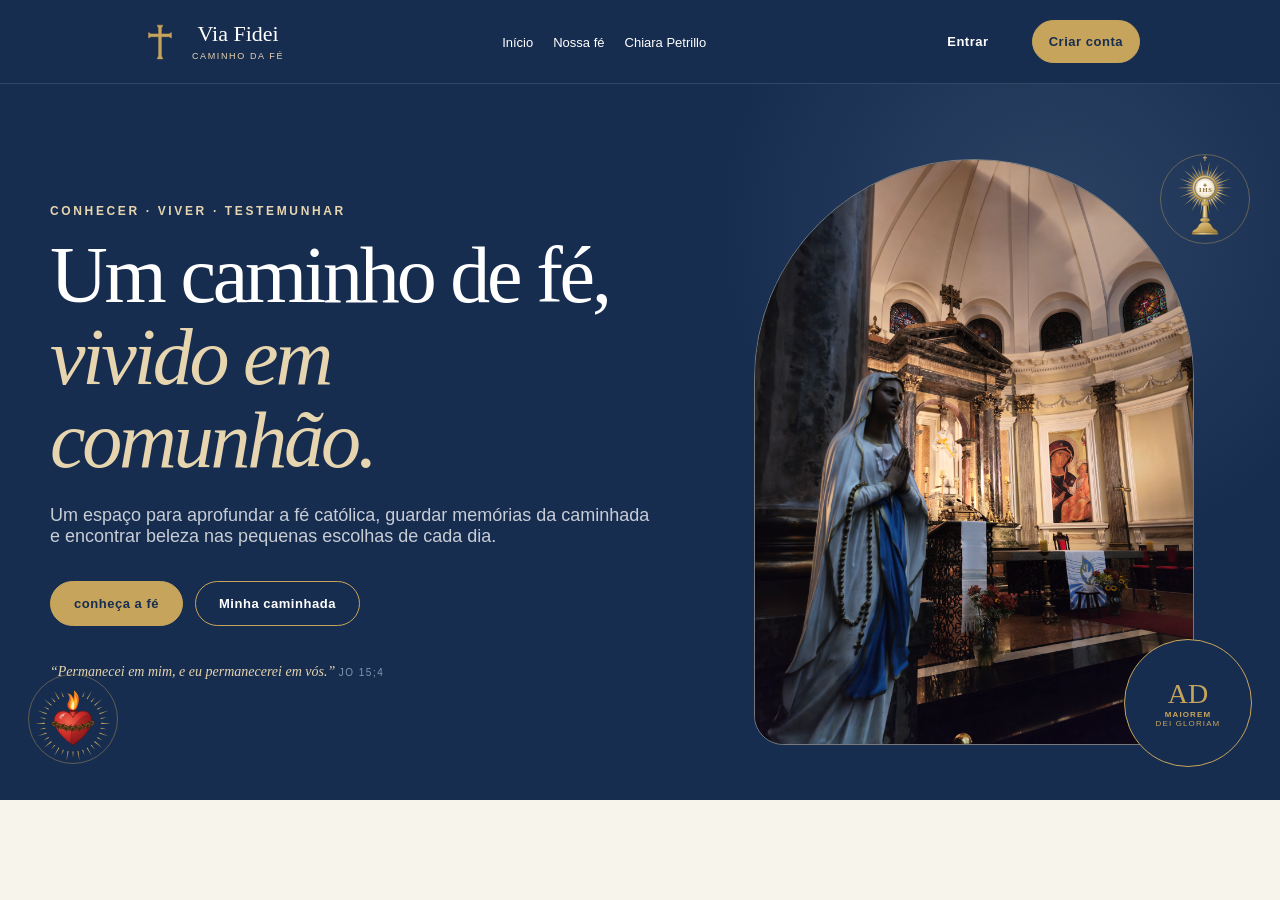
==== public/html2/index.html @ 5d27cc19 "Parte inicial do home" ====
<!DOCTYPE html>
<html lang="en">

<head>
    <meta charset="UTF-8">
    <meta name="viewport" content="width=device-width, initial-scale=1.0">
    <link rel="stylesheet" href="styles.css">
    <link rel="stylesheet" href="../css/header.css">
    <link rel="shortcut icon" href="../imgs/logo-cruz.svg" type="image/x-icon">
    <title>Via Fidei - Caminho da fé</title>
</head>
<header>
    <nav class="navbar">
        <div class="logo-container">
            <img src="../imgs/logo-cruz.svg" alt="">
            <div class="titulo">
                <strong>Via Fidei</strong>
                <small>Caminho da fé</small>
            </div>
        </div>
        <ul class="nav-links">
            <li class="nav-item">
                <a href="index.html">Início</a>
            </li>
            <li class="nav-item">
                <a href="">Nossa fé</a>
            </li>
            <li class="nav-item">
                <a href="#inicio">Chiara Petrillo</a>
            </li>
        </ul>
        <div class="buttons">
            <button class="btn-default btn-login">
                <a href="">Entrar</a>
            </button>
            <button class="btn-default btn-cadastro">
                <a href="">Criar conta</a>
            </button>
        </div>
    </nav>
</header>

<body>
    <main class="conteudo">
        <section class="inicio">
            <img src="../imgs/eucaristia.svg" alt="" class="eucaristico right">
            <img src="../imgs/sagrado-coracao.svg" alt="" class="sacred-heart left">
            <div class="container inicio-grid">
                <div class="inicio-copy">
                    <p class="eyebrow">Conhecer · Viver · Testemunhar</p>
                    <h1>Um caminho de fé,<br><em>vivido em comunhão.</em></h1>
                    <p class="inicio-texto">
                        Um espaço para aprofundar a fé católica, guardar memórias da caminhada e
                        encontrar beleza nas pequenas escolhas de cada dia.
                    </p>
                    <div class="buttons-inicio">
                        <button class="btn-default btn-fe">
                            <a href="">conheça a fé</a>
                        </button>
                        <button class="btn-default btn-outline">
                            <a href="">Minha caminhada</a>
                        </button>
                    </div>
                    <p class="verso">“Permanecei em mim, e eu permanecerei em vós.” <span>Jo 15;4</span></p>
                </div>

                <div class="inicio-foto">
                    <div class="foto-igreja">
                        <img src="../imgs/20261007_174040.jpg" alt="">
                    </div>
                    <div class="foto-frase">
                        <span>AD</span>
                        <strong>MAIOREM</strong>
                        <small>DEI GLORIAM</small>
                    </div>
                </div>
            </div>
        </section>
    </main>
</body>

</html>
---- public/html2/styles.css ----
@import url('https://fonts.googleapis.com/css2?family=Exo+2:ital,wght@0,100..900;1,100..900&family=Inter:ital,opsz,wght@0,14..32,100..900;1,14..32,100..900&display=swap');
@import url('../css/variaveis.css');

* {
    margin: 0;
    padding: 0;
    box-sizing: border-box;
    font-family: Arial, sans-serif;
}

body {
    background: var(--marfim);
}

h1,
h2,
h3 {
    font-family: Georgia, 'Times New Roman', Times, serif;
}

h1 {
    margin-bottom: 24px;
    font-size: 80px;
    font-weight: 400;
    line-height: 1.03;
    letter-spacing: -0.04em;
}

h1 em {
  color: var(--champanhe);
  font-weight: 400;
  font-family: Georgia, 'Times New Roman', Times, serif;
}

.eucaristico,
.sacred-heart {
    position: absolute;
    z-index: 3;
    width: 90px;
    height: 90px;
    justify-items: center;
    border: 1px solid rgba(199, 164, 91, 0.4);
    border-radius: 50%;
    color: var(--dourado);
}

.left {
    bottom: 36px;
    left: 28px;
}

.right {
    top: 70px;
    right: 30px;
}

.container {
    width: 1180px;
    margin: 0 auto;
}

.inicio {
    position: relative;
    overflow: hidden;
    min-height: 690px;
    color: var(--branco);
    background:
        radial-gradient(circle at 82% 20%, rgba(130, 151, 176, 0.2), transparent 28%),
        var(--azul-marinho);
}

.inicio-grid {
    position: relative;
    z-index: 2;
    min-height: 690px;
    display: grid;
    grid-template-columns: 1.1fr 0.9fr;
    align-items: center;
    gap: 80px;
    padding-top: 55px;
    padding-bottom: 55px;
}

.eyebrow {
    margin-bottom: 16px;
    color: var(--champanhe);
    font-size: 12px;
    font-weight: 700;
    letter-spacing: 0.22em;
    text-transform: uppercase;
}

.inicio-copy {
    max-width: 690px;
}

.inicio-texto {
    max-width: 610px;
    margin-bottom: 34px;
    color: rgba(255, 255, 255, 0.76);
    font-size: 18px;
}

.buttons-inicio {
    display: flex;
    flex-wrap: wrap;
    gap: 12px;
}

.btn-default {
    display: inline-block;
    padding: 14px 23px;
    border: 1px solid var(--dourado);
    border-radius: 999px;
    background: var(--dourado);
    font-size: 13px;
    font-weight: 700;
    letter-spacing: 0.04em;
    text-align: center;
    transition: 
        background 0.2s ease,
        color 0.2s ease,
        transform 0.2s ease;
}

.btn-default:hover {
    background: var(--azul-classico);
    transform: translateY(-2px);
}

.btn-default:hover a {
    color: var(--branco);
}

.btn-default a {
    color: var(--azul-marinho);
}

.btn-outline {
    color: var(--branco);
    background: transparent;
}

.btn-outline a {
    color: var(--branco);
}

.verso {
    margin: 38px 0 0;
    color: var(--champanhe);
    font-family: Georgia, 'Times New Roman', Times, serif;
    font-size: 14px;
    font-style: italic;
}

.verso span {
    color: var(--azul-claro);
    font-family: Arial, sans-serif;
    font-size: 10px;
    font-style: normal;
    letter-spacing: 0.15em;
    text-transform: uppercase;
}

.inicio-foto {
    position: relative;
    padding: 20px 18px 0 0;
}

.foto-igreja {
    display: flex;
    justify-content: center;
    align-items: center;
}

.foto-igreja img {
    width: 440px;
    border: 1px solid rgba(230, 213, 174, 0.45);
    border-radius: 240px 240px 32px 32px;
}

.foto-frase {
    position: absolute;
    right: -22px;
    bottom: -22px;
    width: 128px;
    height: 128px;
    display: grid;
    place-content: center;
    border: 1px solid var(--dourado);
    border-radius: 50%;
    color: var(--dourado);
    background: var(--azul-marinho);
    text-align: center;
}

.foto-frase span {
    font-family: Georgia, serif;
    font-size: 28px;
}

.foto-frase strong,
.foto-frase small {
    font-size: 8px;
    letter-spacing: 0.14em;
}
---- public/css/header.css ----
@import url('../css/variaveis.css');

header {
    width: 100%;
    padding: 20px;
    background-color: var(--azul-marinho);
    border-bottom: 1px solid rgba(255, 255, 255, 0.12);
}

.logo-container {
    display: flex;
    align-items: center;
    gap: 12px;
}

.logo-container strong {
    color: var(--branco);
    font-size: 22px;
    font-weight: 400;
    line-height: 1;
    font-family: Georgia, 'Times New Roman', Times, serif;
}

.logo-container img {
    width: 40px;
}

.logo-container small {
    margin-top: 6px;
    color: var(--champanhe);
    font-size: 9px;
    letter-spacing: 0.18em;
    text-transform: uppercase;
}

.titulo {
    display: flex;
    flex-direction: column;
    align-items: center;
}

.navbar {
    display: flex;
    align-items: center;
    justify-content: space-between;
    margin: 0px 120px;
}

.nav-links {
    display: flex;
    list-style: none;
    gap: 20px;
}

.nav-item a {
    text-decoration: none;
    color: var(--branco);
    font-size: 13px;
}

.buttons {
    display: flex;
    gap: 20px;
}

.btn-default a {
    text-decoration: none;
}

.btn-login {
    border: none;
    background-color: transparent;
    align-items: center;
    justify-content: center;
}

.btn-login a {
    color: var(--branco);
}

.btn-cadastro {
    border: 1px solid var(--dourado);
    display: flex;
    align-items: center;
    justify-content: center;
    background-color: var(--dourado);
    padding: 14px 16px;
    border-radius: 50px;
}

.btn-cadastro a {
    color: var(--azul-marinho);
    font-size: 13px;
    font-weight: 700;
    letter-spacing: 0.04em;
    line-height: 1;
}
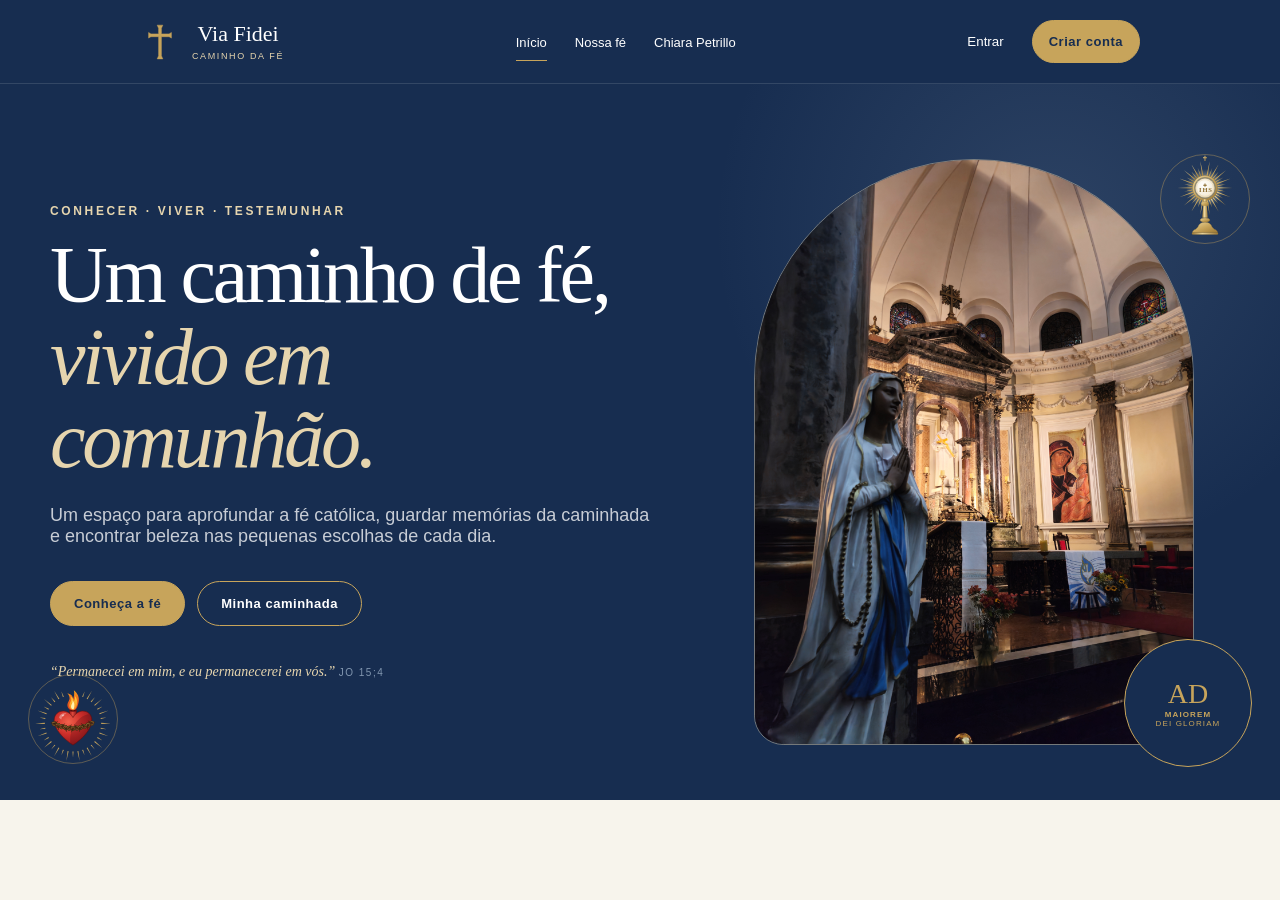
==== commit e8fdba20: "header atualizado" ====
--- a/public/html2/index.html
+++ b/public/html2/index.html
@@ -12,15 +12,17 @@
 <header>
     <nav class="navbar">
         <div class="logo-container">
-            <img src="../imgs/logo-cruz.svg" alt="">
-            <div class="titulo">
-                <strong>Via Fidei</strong>
-                <small>Caminho da fé</small>
-            </div>
+            <a href="index.html" class="logo-link">
+                <img src="../imgs/logo-cruz.svg" alt="">
+                <div class="titulo">
+                    <strong>Via Fidei</strong>
+                    <small>Caminho da fé</small>
+                </div>
+            </a>
         </div>
         <ul class="nav-links">
             <li class="nav-item">
-                <a href="index.html">Início</a>
+                <a class="active" href="index.html">Início</a>
             </li>
             <li class="nav-item">
                 <a href="">Nossa fé</a>
@@ -30,7 +32,7 @@
             </li>
         </ul>
         <div class="buttons">
-            <button class="btn-default btn-login">
+            <button class="btn-login">
                 <a href="">Entrar</a>
             </button>
             <button class="btn-default btn-cadastro">
@@ -55,7 +57,7 @@
                     </p>
                     <div class="buttons-inicio">
                         <button class="btn-default btn-fe">
-                            <a href="">conheça a fé</a>
+                            <a href="">Conheça a fé</a>
                         </button>
                         <button class="btn-default btn-outline">
                             <a href="">Minha caminhada</a>
--- a/public/css/header.css
+++ b/public/css/header.css
@@ -5,6 +5,14 @@
     padding: 20px;
     background-color: var(--azul-marinho);
     border-bottom: 1px solid rgba(255, 255, 255, 0.12);
+}
+
+.logo-link {
+    display: flex;
+    align-items: center;
+    gap: 12px;
+    text-decoration: none;
+    color: inherit;
 }
 
 .logo-container {
@@ -49,18 +57,37 @@
 .nav-links {
     display: flex;
     list-style: none;
-    gap: 20px;
+    gap: 28px;
+}
+
+.nav-links a::after {
+    position: absolute;
+    right: 0;
+    bottom: -11px;
+    left: 0;
+    height: 1px;
+    content: "";
+    background: var(--dourado);
+    transform: scaleX(0);
+    transition: transform 0.2s ease;
+}
+
+.nav-links a:hover::after,
+.nav-links a.active::after {
+    transform: scaleX(1);
 }
 
 .nav-item a {
     text-decoration: none;
     color: var(--branco);
     font-size: 13px;
+    position: relative;
+    display: inline-block;
 }
 
 .buttons {
     display: flex;
-    gap: 20px;
+    gap: 28px;
 }
 
 .btn-default a {
@@ -76,6 +103,7 @@
 
 .btn-login a {
     color: var(--branco);
+    text-decoration: none;
 }
 
 .btn-cadastro {
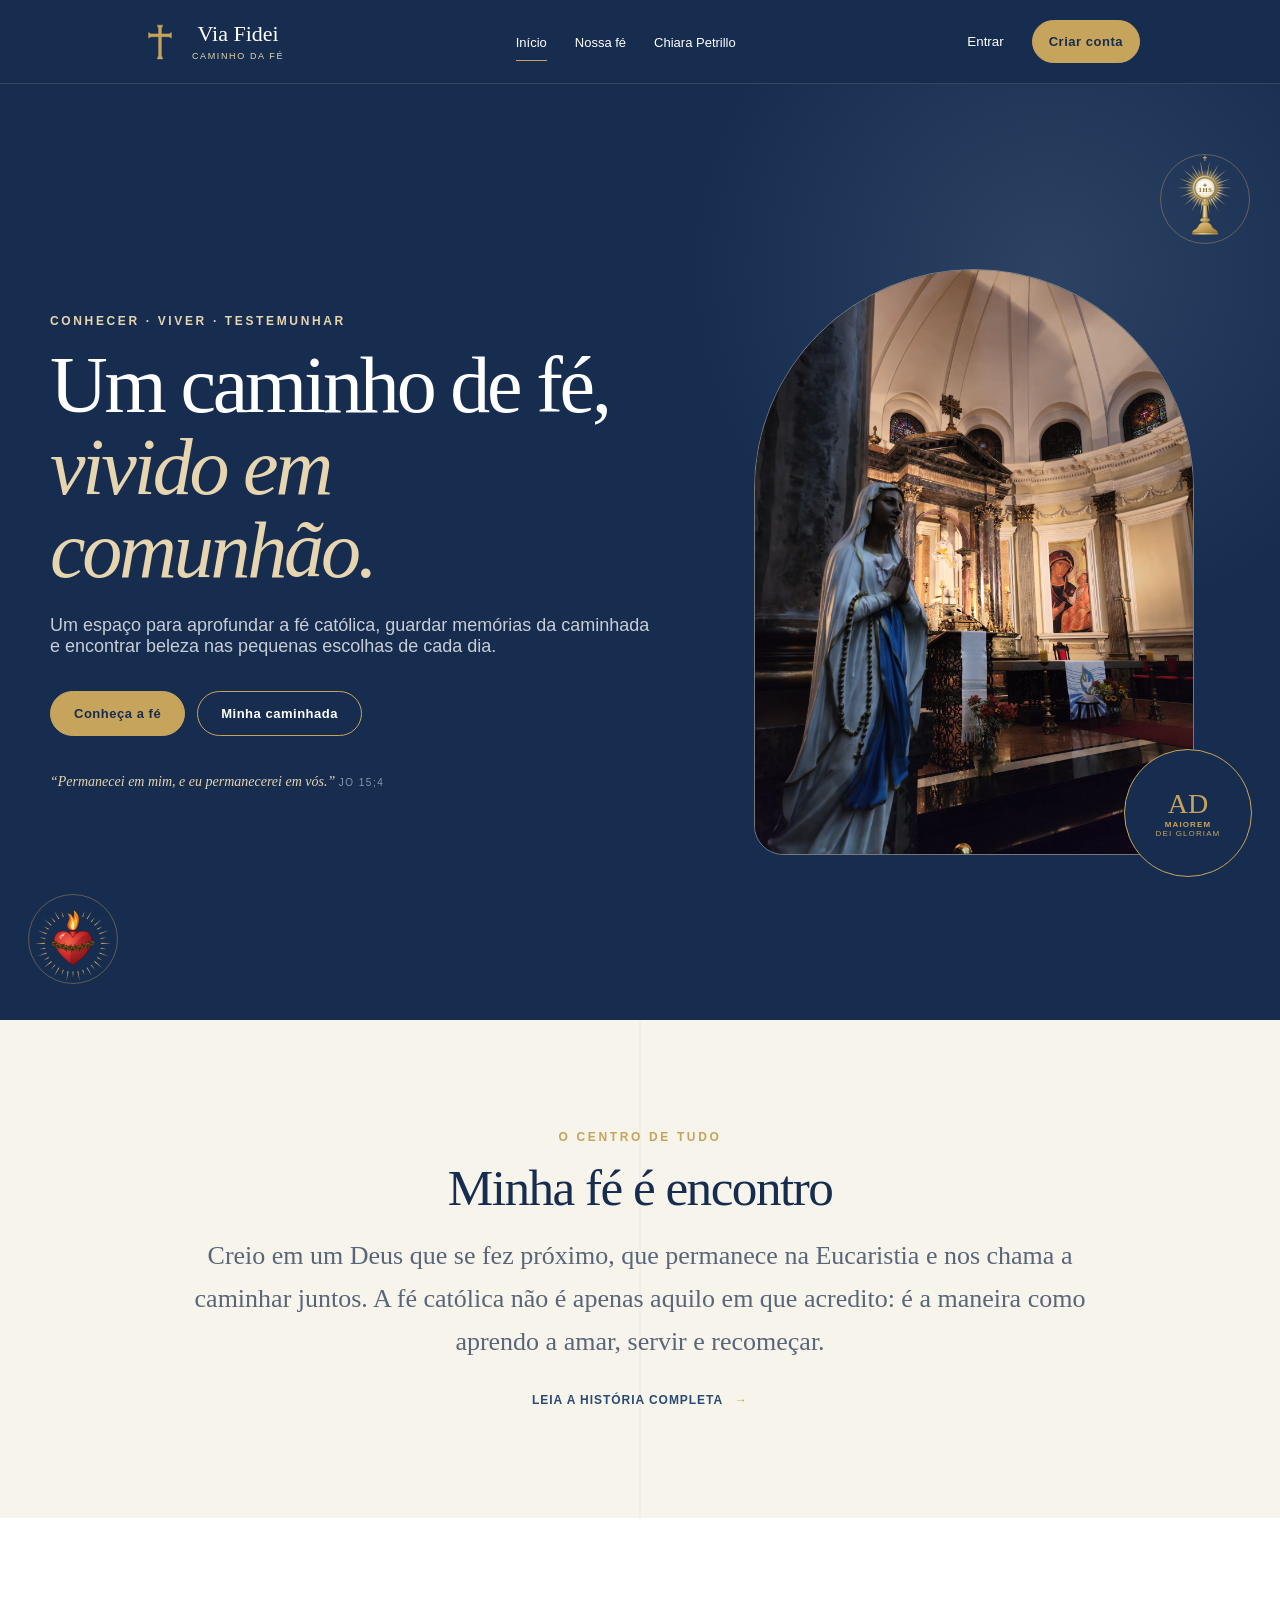
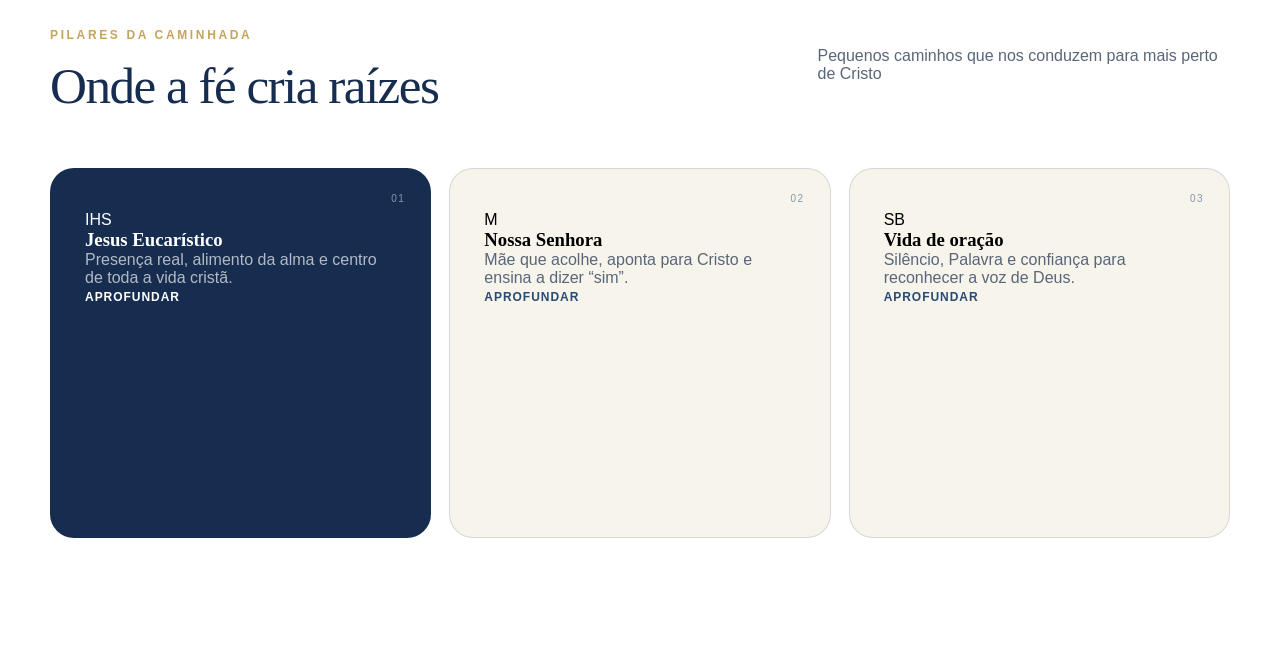
==== commit a8289861: "parte minha fé finalizada e iniciada de pilares da caminhada" ====
--- a/public/html2/index.html
+++ b/public/html2/index.html
@@ -49,7 +49,7 @@
             <img src="../imgs/sagrado-coracao.svg" alt="" class="sacred-heart left">
             <div class="container inicio-grid">
                 <div class="inicio-copy">
-                    <p class="eyebrow">Conhecer · Viver · Testemunhar</p>
+                    <p class="eyebrow-light">Conhecer · Viver · Testemunhar</p>
                     <h1>Um caminho de fé,<br><em>vivido em comunhão.</em></h1>
                     <p class="inicio-texto">
                         Um espaço para aprofundar a fé católica, guardar memórias da caminhada e
@@ -78,6 +78,58 @@
                 </div>
             </div>
         </section>
+        <section class="faith-intro">
+            <div class="container minhafe">
+                <p class="eyebrow-dourado">O centro de tudo</p>
+                <h2>Minha fé é encontro</h2>
+                <p class="centrotexto">
+                    Creio em um Deus que se fez próximo, que permanece na Eucaristia e nos chama a
+                    caminhar juntos. A fé católica não é apenas aquilo em que acredito: é a maneira
+                    como aprendo a amar, servir e recomeçar.
+                </p>
+                <a href="" class="simple-link">Leia a história completa <span>→</span></a>
+            </div>
+        </section>
+        <section class="pilares">
+            <div class="container">
+                <div class="pilar-header">
+                    <div>
+                        <p class="eyebrow-dourado">Pilares da caminhada</p>
+                        <h2>Onde a fé cria raízes</h2>
+                    </div>
+                    <p>Pequenos caminhos que nos conduzem para mais perto de Cristo</p>
+                </div>
+                <div class="pilar-grid">
+                    <article class="pilar-card jesus">
+                        <span class="card-number">01</span>
+                        <div class="eucharist-icon">IHS</div>
+                        <h3>Jesus Eucarístico</h3>
+                        <p>
+                            Presença real, alimento da alma e centro de toda a vida cristã.
+                        </p>
+                        <a href="">Aprofundar</a>
+                    </article>
+                    <article class="pilar-card">
+                        <span class="card-number">02</span>
+                        <div class="eucharist-icon">M</div>
+                        <h3>Nossa Senhora</h3>
+                        <p>
+                            Mãe que acolhe, aponta para Cristo e ensina a dizer “sim”.
+                        </p>
+                        <a href="">Aprofundar</a>
+                    </article>
+                    <article class="pilar-card">
+                        <span class="card-number">03</span>
+                        <div class="eucharist-icon">SB</div>
+                        <h3>Vida de oração</h3>
+                        <p>
+                            Silêncio, Palavra e confiança para reconhecer a voz de Deus.
+                        </p>
+                        <a href="">Aprofundar</a>
+                    </article>
+                </div>
+            </div>
+        </section>
     </main>
 </body>
 
--- a/public/html2/styles.css
+++ b/public/html2/styles.css
@@ -10,6 +10,21 @@
 
 body {
     background: var(--marfim);
+}
+
+h1, 
+h2, 
+h3, 
+p {
+  margin-top: 0;
+}
+
+section {
+    padding: 110px 0;
+}
+
+a {
+    text-decoration: none;
 }
 
 h1,
@@ -26,11 +41,22 @@
     letter-spacing: -0.04em;
 }
 
+h2 {
+    margin-bottom: 20px;
+    color: var(--azul-marinho);
+    font-size: clamp(36px, 4vw, 56px);
+    font-weight: 400;
+    line-height: 1.08;
+    letter-spacing: -0.03em;
+}
+
 h1 em {
-  color: var(--champanhe);
-  font-weight: 400;
-  font-family: Georgia, 'Times New Roman', Times, serif;
-}
+    color: var(--champanhe);
+    font-weight: 400;
+    font-family: Georgia, 'Times New Roman', Times, serif;
+}
+
+/* Parte início */
 
 .eucaristico,
 .sacred-heart {
@@ -81,13 +107,13 @@
     padding-bottom: 55px;
 }
 
-.eyebrow {
+.eyebrow-light {
     margin-bottom: 16px;
-    color: var(--champanhe);
     font-size: 12px;
     font-weight: 700;
     letter-spacing: 0.22em;
     text-transform: uppercase;
+    color: var(--champanhe);
 }
 
 .inicio-copy {
@@ -117,7 +143,7 @@
     font-weight: 700;
     letter-spacing: 0.04em;
     text-align: center;
-    transition: 
+    transition:
         background 0.2s ease,
         color 0.2s ease,
         transform 0.2s ease;
@@ -203,4 +229,121 @@
 .foto-frase small {
     font-size: 8px;
     letter-spacing: 0.14em;
+}
+
+/* Parte minha fé */
+
+.faith-intro {
+    position: relative;
+    background:
+        linear-gradient(90deg, transparent 49.95%, var(--borda) 50%, transparent 50.05%),
+        var(--marfim);
+}
+
+.minhafe {
+    max-width: 940px;
+    text-align: center;
+}
+
+.centrotexto {
+    color: var(--cinza);
+    font-family: Georgia, 'Times New Roman', serif;
+    font-size: 26px;
+    line-height: 1.65;
+    margin-bottom: 26px;
+}
+
+.simple-link,
+.pilar-card a {
+    color: var(--azul-classico);
+    font-size: 12px;
+    font-weight: 700;
+    letter-spacing: 0.08em;
+    text-transform: uppercase;
+}
+
+.eyebrow-dourado {
+    margin-bottom: 16px;
+    color: var(--dourado);
+    font-size: 12px;
+    font-weight: 700;
+    letter-spacing: 0.22em;
+    text-transform: uppercase;
+}
+
+.simple-link span {
+    margin-left: 8px;
+    color: var(--dourado);
+}
+
+/* Parte pilar */
+
+.pilares {
+    background: var(--branco);
+}
+
+.pilar-header {
+    margin-bottom: 55px;
+    display: grid;
+    grid-template-columns: 1fr 0.6fr;
+    justify-content: center;
+    align-items: end;
+    gap: 80px;
+}
+
+.pilar-header > p {
+    color: var(--cinza);
+    margin-bottom: 30px;
+}
+
+.pilar-header h2 {
+    margin-bottom: 0;
+}
+
+.pilar-grid {
+    display: grid;
+    grid-template-columns: repeat(3, 1fr);
+    gap: 18px;
+}
+
+.pilar-card {
+    position: relative;
+    min-height: 370px;
+    padding: 42px 34px;
+    border: 1px solid var(--borda);
+    border-radius: 24px;
+    background: var(--marfim);
+}
+
+.pilar-card.jesus {
+    color: var(--branco);
+    background: var(--azul-marinho);
+}
+
+.pilar-card.jesus h3,
+.pilar-card.jesus a {
+    color: var(--branco);
+}
+
+.pilar-card.jesus p {
+    color: rgba(255, 255, 255, 0.67);
+}
+
+.pilar-card p {
+    color: var(--cinza);
+}
+
+.card-number {
+    position: absolute;
+    top: 24px;
+    right: 25px;
+    color: var(--azul-claro);
+    font-size: 10px;
+    letter-spacing: 0.15em;
+}
+
+.eucharist-icon,
+.mary-icon,
+.medal-icon {
+    
 }
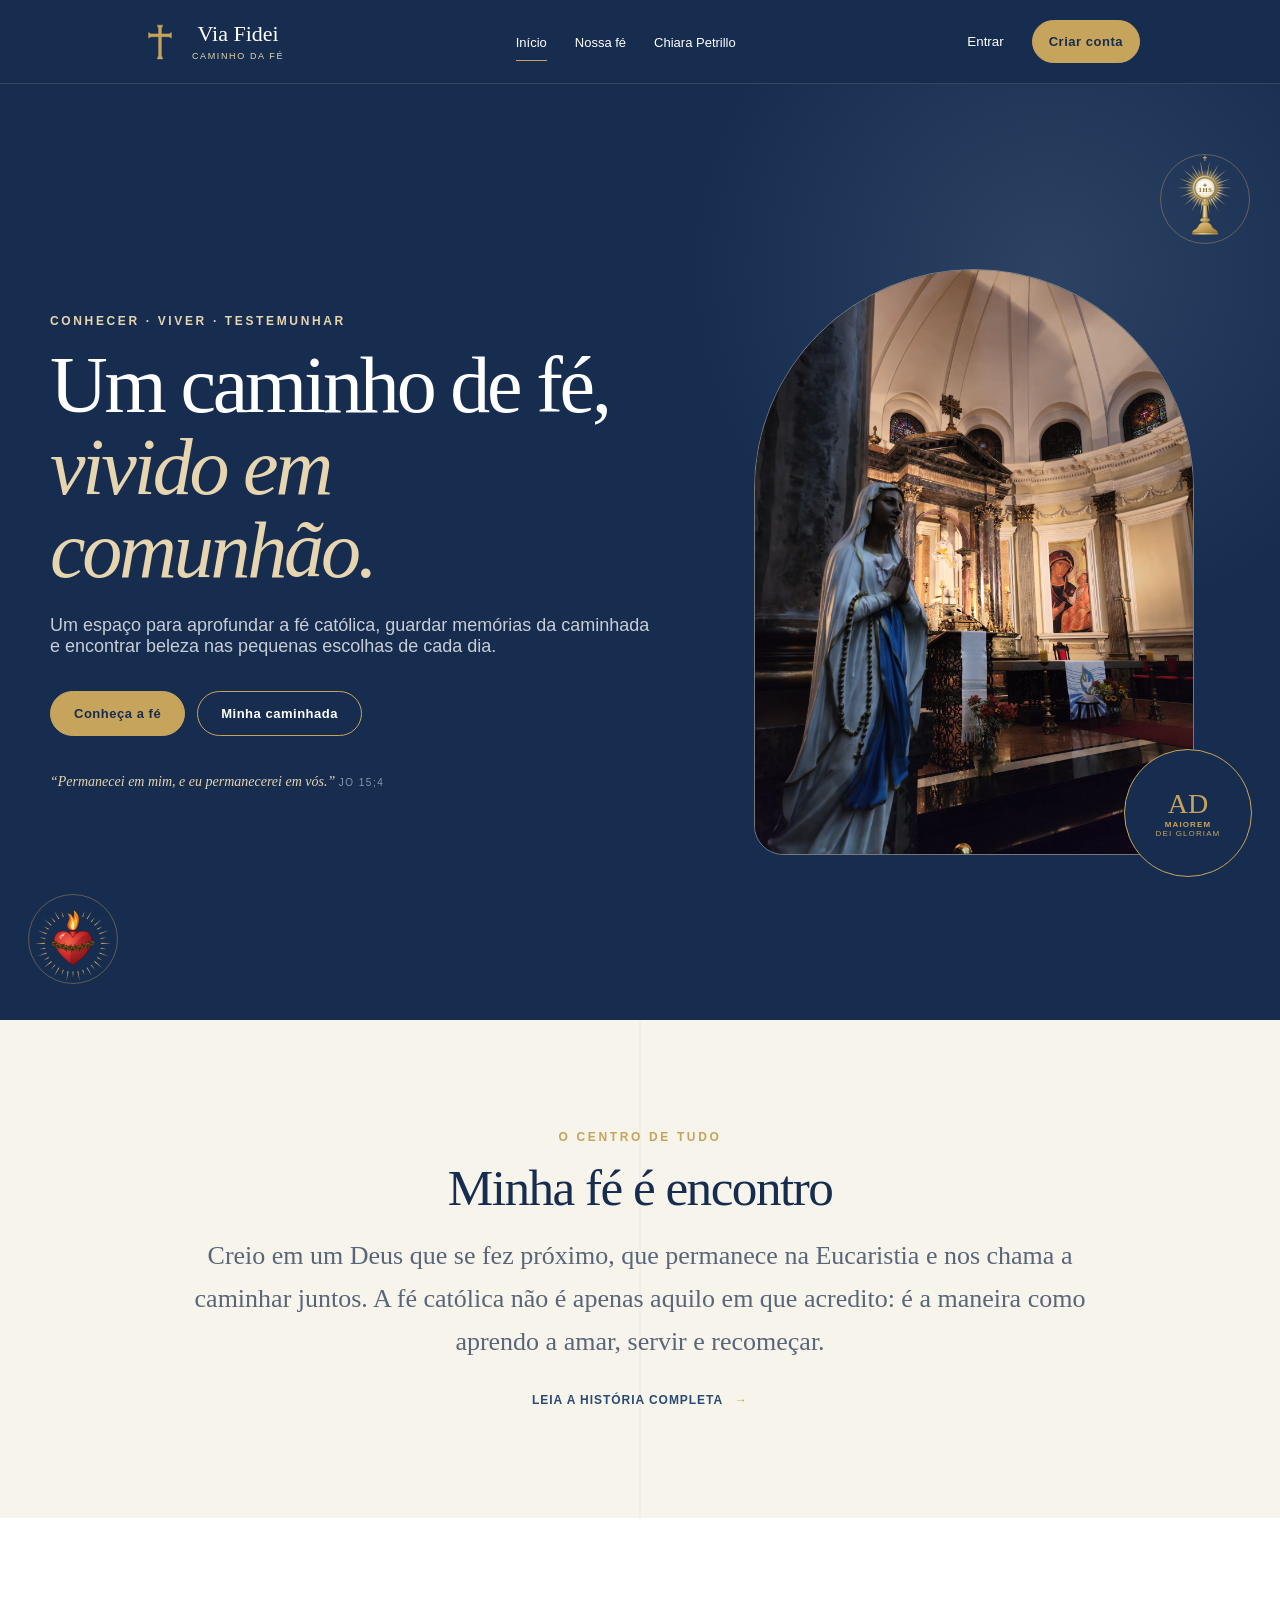
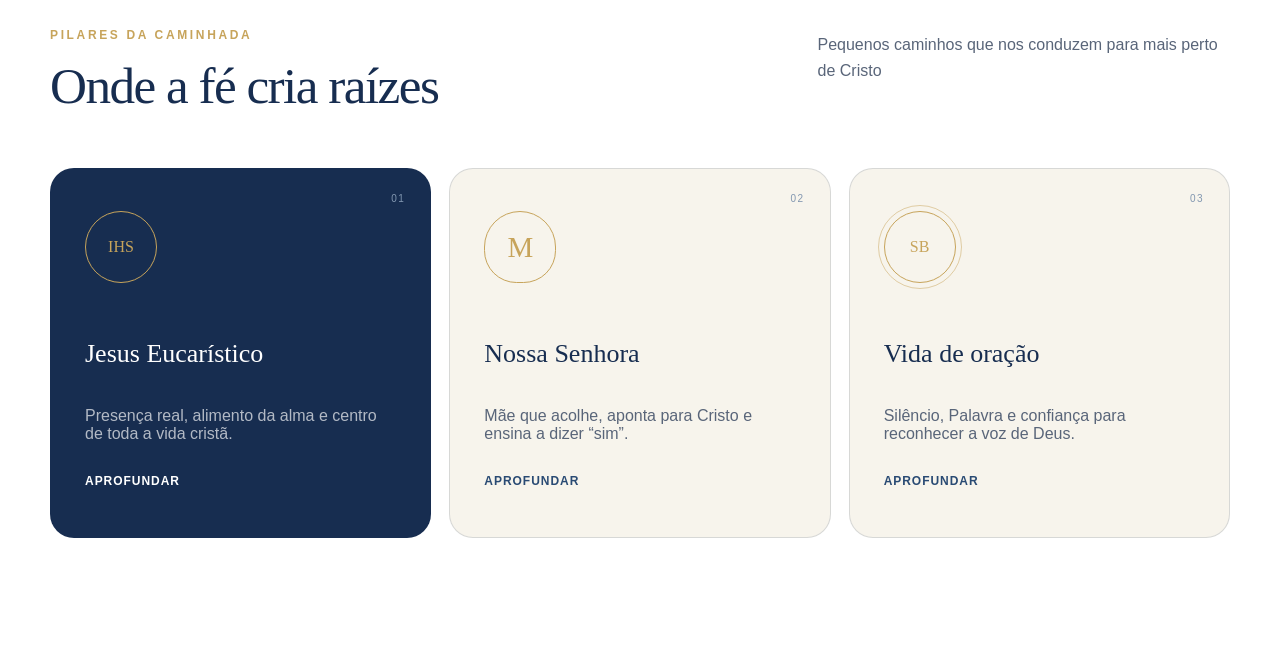
==== commit 89dbf265: "Parte pilares finalizada" ====
--- a/public/html2/index.html
+++ b/public/html2/index.html
@@ -111,7 +111,7 @@
                     </article>
                     <article class="pilar-card">
                         <span class="card-number">02</span>
-                        <div class="eucharist-icon">M</div>
+                        <div class="mary-icon">M</div>
                         <h3>Nossa Senhora</h3>
                         <p>
                             Mãe que acolhe, aponta para Cristo e ensina a dizer “sim”.
@@ -120,7 +120,7 @@
                     </article>
                     <article class="pilar-card">
                         <span class="card-number">03</span>
-                        <div class="eucharist-icon">SB</div>
+                        <div class="medal-icon">SB</div>
                         <h3>Vida de oração</h3>
                         <p>
                             Silêncio, Palavra e confiança para reconhecer a voz de Deus.
--- a/public/html2/styles.css
+++ b/public/html2/styles.css
@@ -48,6 +48,13 @@
     font-weight: 400;
     line-height: 1.08;
     letter-spacing: -0.03em;
+}
+
+h3 {
+    color: var(--azul-marinho);
+    font-size: 26px;
+    font-weight: 400;
+    line-height: 1.2;
 }
 
 h1 em {
@@ -294,6 +301,7 @@
 .pilar-header > p {
     color: var(--cinza);
     margin-bottom: 30px;
+    line-height: 1.6;
 }
 
 .pilar-header h2 {
@@ -331,6 +339,11 @@
 
 .pilar-card p {
     color: var(--cinza);
+    margin-bottom: 28px;
+}
+
+.pilar-card h3 {
+    margin-bottom: 38px;
 }
 
 .card-number {
@@ -345,5 +358,23 @@
 .eucharist-icon,
 .mary-icon,
 .medal-icon {
-    
+    width: 72px;
+    height: 72px;
+    margin-bottom: 55px;
+    display: grid;
+    place-items: center;
+    border: 1px solid var(--dourado);
+    border-radius: 50%;
+    color: var(--dourado);
+    font-family: Georgia, serif;
+}
+
+.mary-icon {
+    border-radius: 50% 50% 45% 45%;
+    font-size: 29px;
+}
+
+.medal-icon {
+    outline: 1px solid rgba(199, 164, 91, 0.5);
+    outline-offset: 5px;
 }
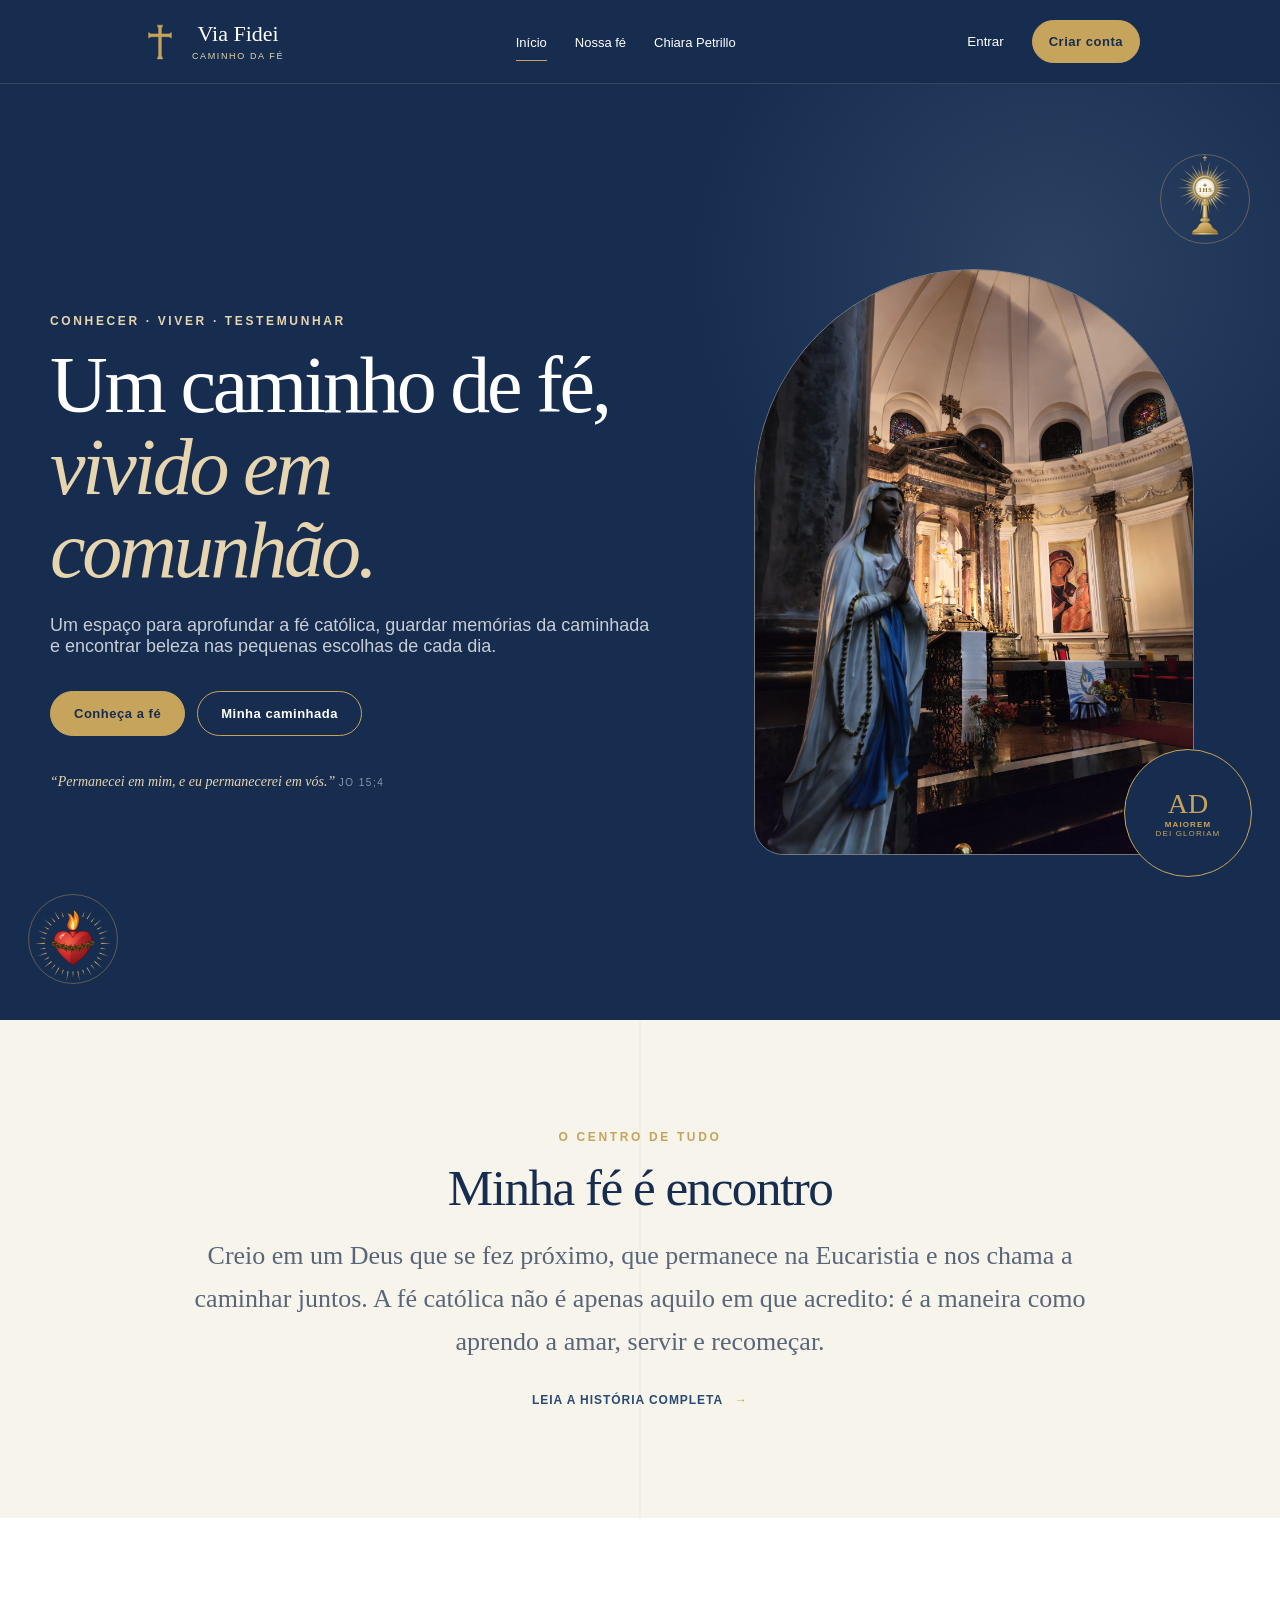
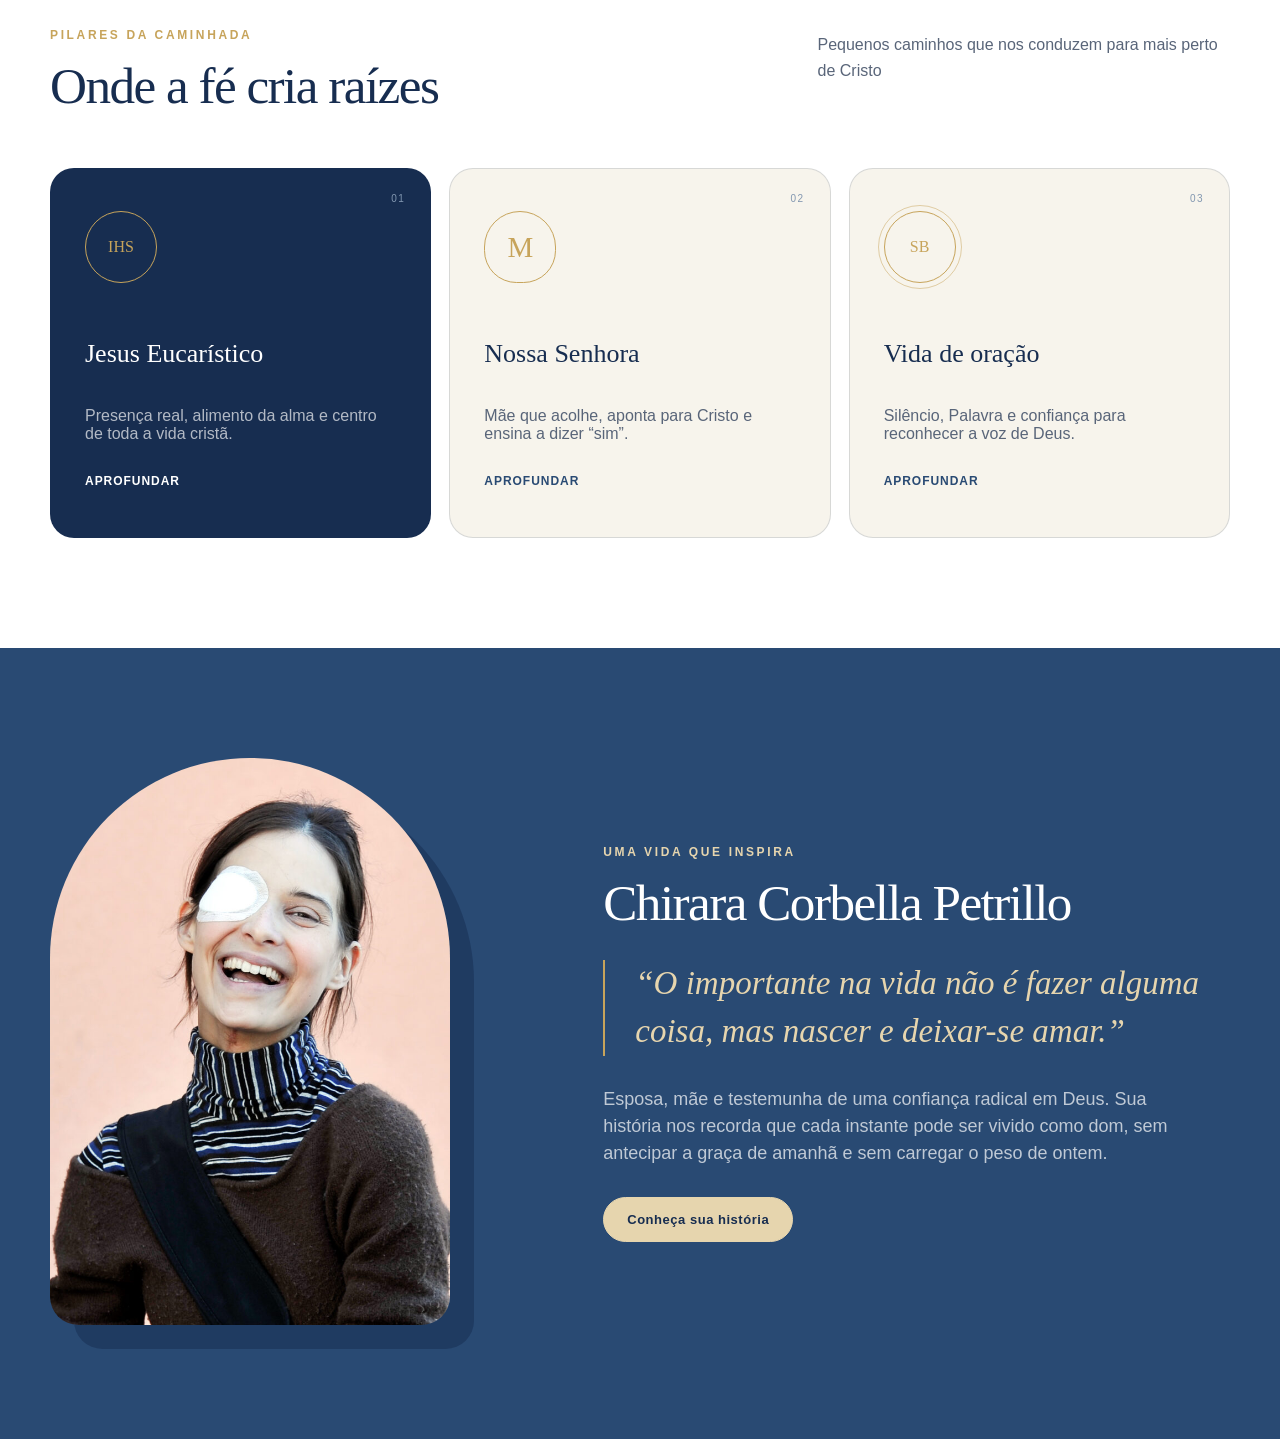
==== commit 68fbd2ae: "Parte Chiara Finalizada" ====
--- a/public/html2/index.html
+++ b/public/html2/index.html
@@ -44,7 +44,7 @@
 
 <body>
     <main class="conteudo">
-        <section class="inicio">
+        <section class="inicio section">
             <img src="../imgs/eucaristia.svg" alt="" class="eucaristico right">
             <img src="../imgs/sagrado-coracao.svg" alt="" class="sacred-heart left">
             <div class="container inicio-grid">
@@ -68,7 +68,7 @@
 
                 <div class="inicio-foto">
                     <div class="foto-igreja">
-                        <img src="../imgs/20261007_174040.jpg" alt="">
+                        <img src="../imgs/20261007_174040.jpg" alt="Foto da Igreja">
                     </div>
                     <div class="foto-frase">
                         <span>AD</span>
@@ -78,7 +78,7 @@
                 </div>
             </div>
         </section>
-        <section class="faith-intro">
+        <section class="faith-intro section">
             <div class="container minhafe">
                 <p class="eyebrow-dourado">O centro de tudo</p>
                 <h2>Minha fé é encontro</h2>
@@ -90,7 +90,7 @@
                 <a href="" class="simple-link">Leia a história completa <span>→</span></a>
             </div>
         </section>
-        <section class="pilares">
+        <section class="pilares section">
             <div class="container">
                 <div class="pilar-header">
                     <div>
@@ -130,6 +130,28 @@
                 </div>
             </div>
         </section>
+        <section class="chiara section">
+            <div class="container chiara-grid">
+                <div class="chiara-foto">
+                    <img src="../imgs/Chiara Corbella.jpg" alt="Chiara Corbella Petrillo" class="photo-chiara">
+                </div>
+                <div class="chiara-textos">
+                    <p class="eyebrow-light">Uma vida que inspira</p>
+                    <h2>Chirara Corbella Petrillo</h2>
+                    <blockquote>
+                        “O importante na vida não é fazer alguma coisa, mas nascer e deixar-se amar.”
+                    </blockquote>
+                    <p>
+                        Esposa, mãe e testemunha de uma confiança radical em Deus. Sua história nos
+                        recorda que cada instante pode ser vivido como dom, sem antecipar a graça de
+                        amanhã e sem carregar o peso de ontem.
+                    </p>
+                    <button class="btn-default btn-cream">
+                        <a href="">Conheça sua história</a>
+                    </button>
+                </div>
+            </div>
+        </section>
     </main>
 </body>
 
--- a/public/html2/styles.css
+++ b/public/html2/styles.css
@@ -12,11 +12,11 @@
     background: var(--marfim);
 }
 
-h1, 
-h2, 
-h3, 
+h1,
+h2,
+h3,
 p {
-  margin-top: 0;
+    margin-top: 0;
 }
 
 section {
@@ -29,7 +29,8 @@
 
 h1,
 h2,
-h3 {
+h3,
+blockquote {
     font-family: Georgia, 'Times New Roman', Times, serif;
 }
 
@@ -61,6 +62,10 @@
     color: var(--champanhe);
     font-weight: 400;
     font-family: Georgia, 'Times New Roman', Times, serif;
+}
+
+.section {
+    padding: 110px 0;
 }
 
 /* Parte início */
@@ -298,7 +303,7 @@
     gap: 80px;
 }
 
-.pilar-header > p {
+.pilar-header>p {
     color: var(--cinza);
     margin-bottom: 30px;
     line-height: 1.6;
@@ -377,4 +382,51 @@
 .medal-icon {
     outline: 1px solid rgba(199, 164, 91, 0.5);
     outline-offset: 5px;
+}
+
+/* Parte Chiara */
+
+.chiara {
+    color: var(--branco);
+    background: var(--azul-classico);
+}
+
+.chiara-grid {
+    display: grid;
+    grid-template-columns: 0.85fr 1.15fr;
+    align-items: center;
+    gap: 90px;
+}
+
+.chiara-foto img {
+    width: 400px;
+    border-radius: 240px 240px 34px 34px;
+    box-shadow: 24px 24px 0 rgba(23, 45, 80, 0.5);
+}
+
+.chiara h2 {
+    color: var(--branco);
+}
+
+.chiara blockquote {
+    margin: 30px 0;
+    padding: 0 0 0 30px;
+    border-left: 2px solid var(--dourado);
+    color: var(--champanhe);
+    font-size: 33px;
+    font-style: italic;
+    line-height: 1.45;
+}
+
+.chiara-textos > p:not(.eyebrow-light) {
+    max-width: 590px;
+    margin-bottom: 30px;
+    color: rgba(255, 255, 255, 0.7);
+    font-size: 18px;
+    line-height: 1.50;
+}
+
+.btn-cream {
+    border-color: var(--champanhe);
+    background: var(--champanhe);
 }
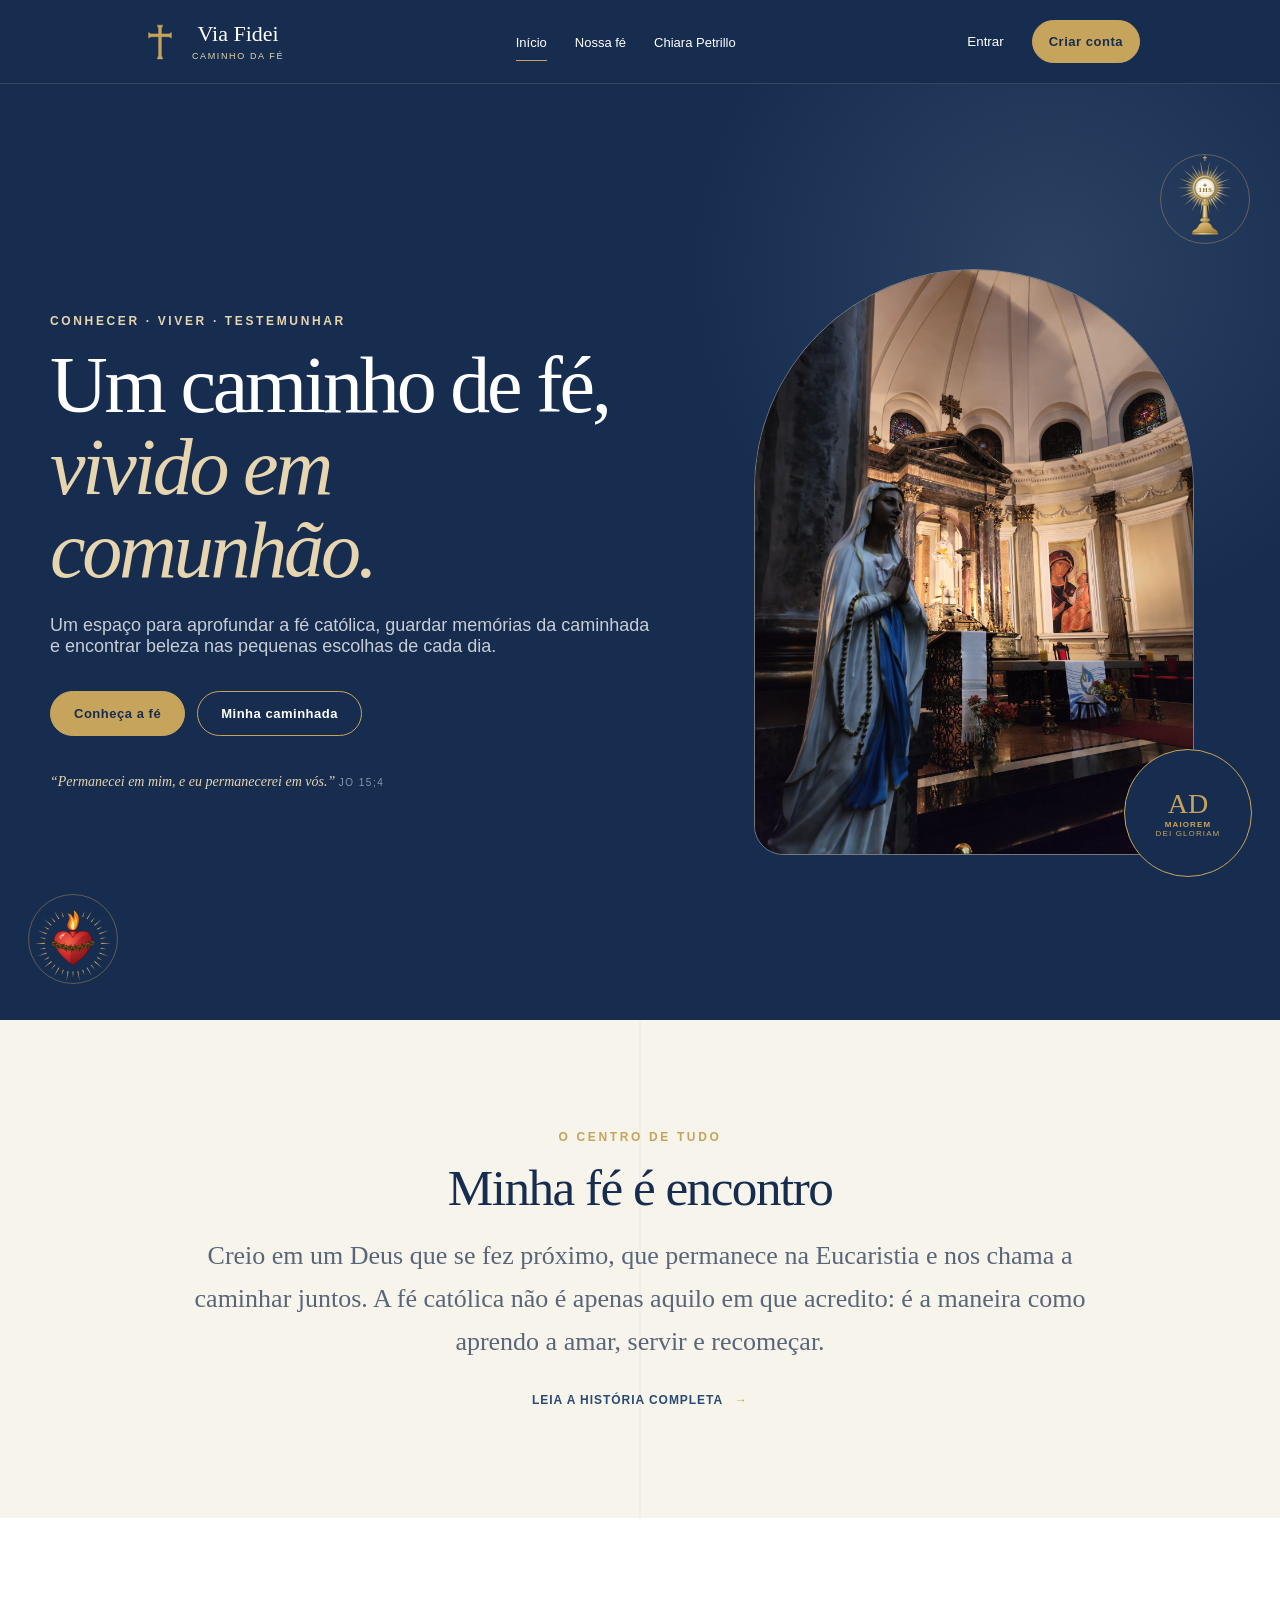
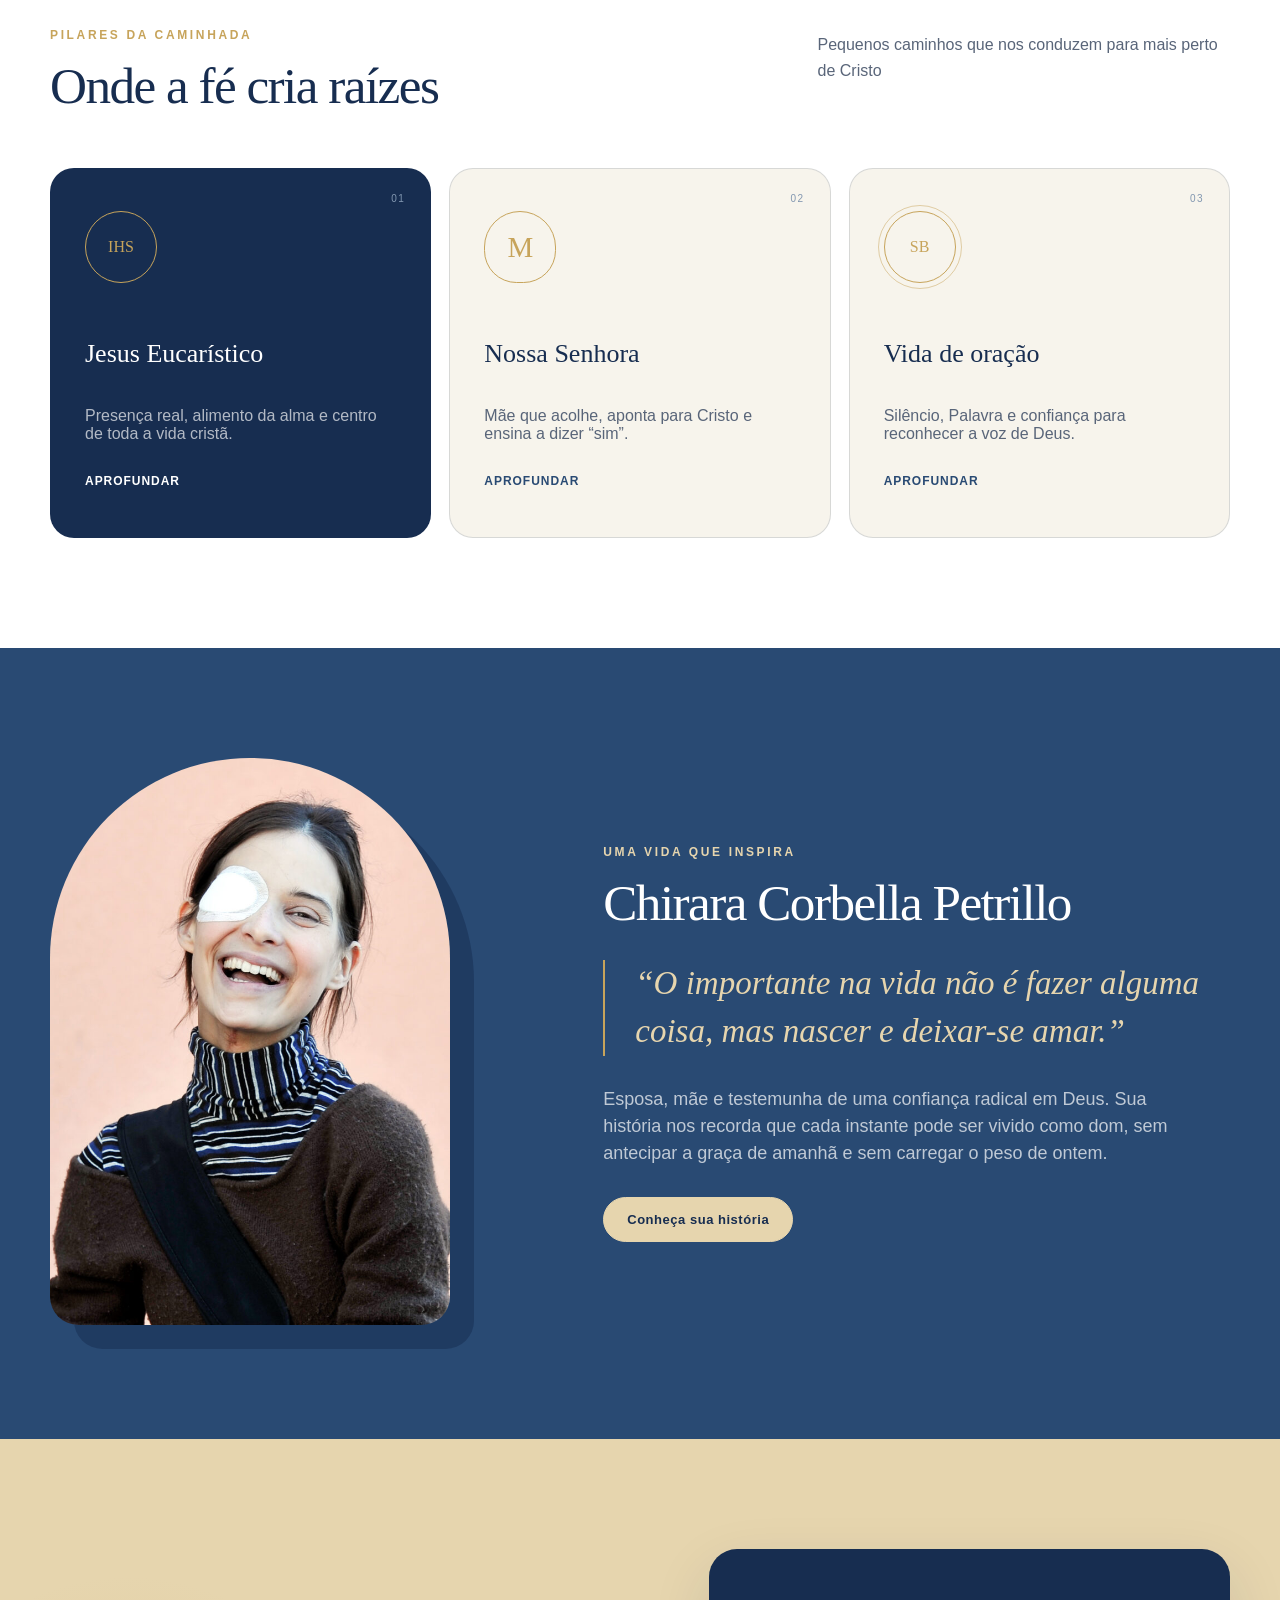
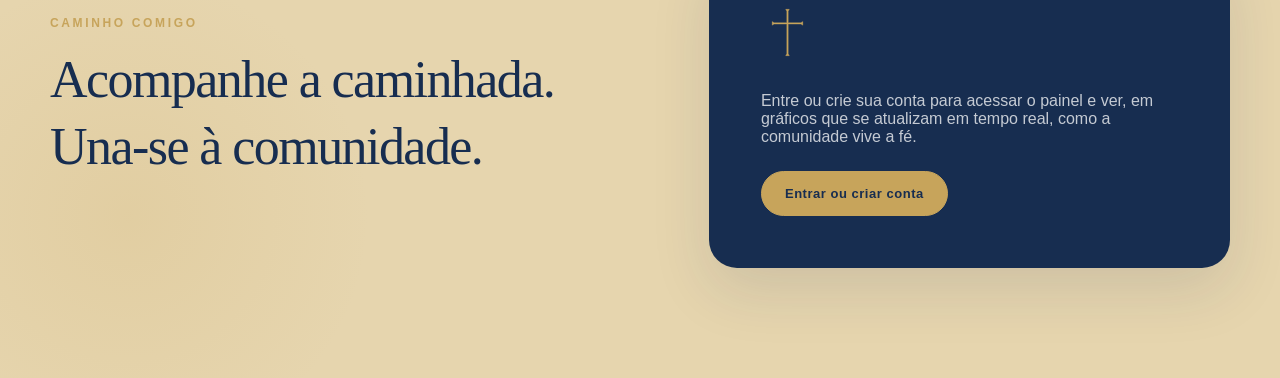
==== commit 2324c31b: "pARTE jORNADA PRONTA" ====
--- a/public/html2/index.html
+++ b/public/html2/index.html
@@ -68,7 +68,7 @@
 
                 <div class="inicio-foto">
                     <div class="foto-igreja">
-                        <img src="../imgs/20261007_174040.jpg" alt="Foto da Igreja">
+                        <img src="../imgs/igreja.jpg" alt="Foto da Igreja">
                     </div>
                     <div class="foto-frase">
                         <span>AD</span>
@@ -152,6 +152,27 @@
                 </div>
             </div>
         </section>
+        <section class="journey section">
+            <div class="container journey-grid">
+                <div>
+                    <p class="eyebrow-dourado">Caminho Comigo</p>
+                    <h2>
+                        Acompanhe a caminhada.
+                        <br>
+                        Una-se à comunidade.
+                    </h2>
+                </div>
+                <div class="journey-card">
+                    <img src="../imgs/cruz-fina.svg" alt="Cruz">
+                    <p>
+                        Entre ou crie sua conta para acessar o painel e ver, em gráficos que se atualizam em tempo real, como a comunidade vive a fé.
+                    </p>
+                    <button class="btn-default">
+                        <a href="">Entrar ou criar conta</a>
+                    </button>
+                </div>
+            </div>
+        </section>
     </main>
 </body>
 
--- a/public/html2/styles.css
+++ b/public/html2/styles.css
@@ -418,7 +418,7 @@
     line-height: 1.45;
 }
 
-.chiara-textos > p:not(.eyebrow-light) {
+.chiara-textos>p:not(.eyebrow-light) {
     max-width: 590px;
     margin-bottom: 30px;
     color: rgba(255, 255, 255, 0.7);
@@ -429,4 +429,41 @@
 .btn-cream {
     border-color: var(--champanhe);
     background: var(--champanhe);
+}
+
+/* Parte Jornada */
+
+.journey {
+    background: radial-gradient(circle at 10% 70%, rgba(199, 164, 91, 0.15), transparent 20%), var(--champanhe);
+}
+
+.journey-grid {
+    display: grid;
+    grid-template-columns: 1fr 0.9fr;
+    align-items: center;
+    gap: 80px;
+}
+
+.journey-grid h2 {
+    font-size: 52px;
+    line-height: 1.3;
+}
+
+.journey-card {
+    padding: 52px;
+    border-radius: 28px;
+    color: var(--branco);
+    background: var(--azul-marinho);
+    box-shadow: var(--sombra);
+}
+
+.journey-card img {
+    width: 53px;
+    height: 63px;
+    margin-bottom: 24px;
+}
+
+.journey-card p {
+    margin-bottom: 25px;
+    color: rgba(255, 255, 255, 0.75);
 }
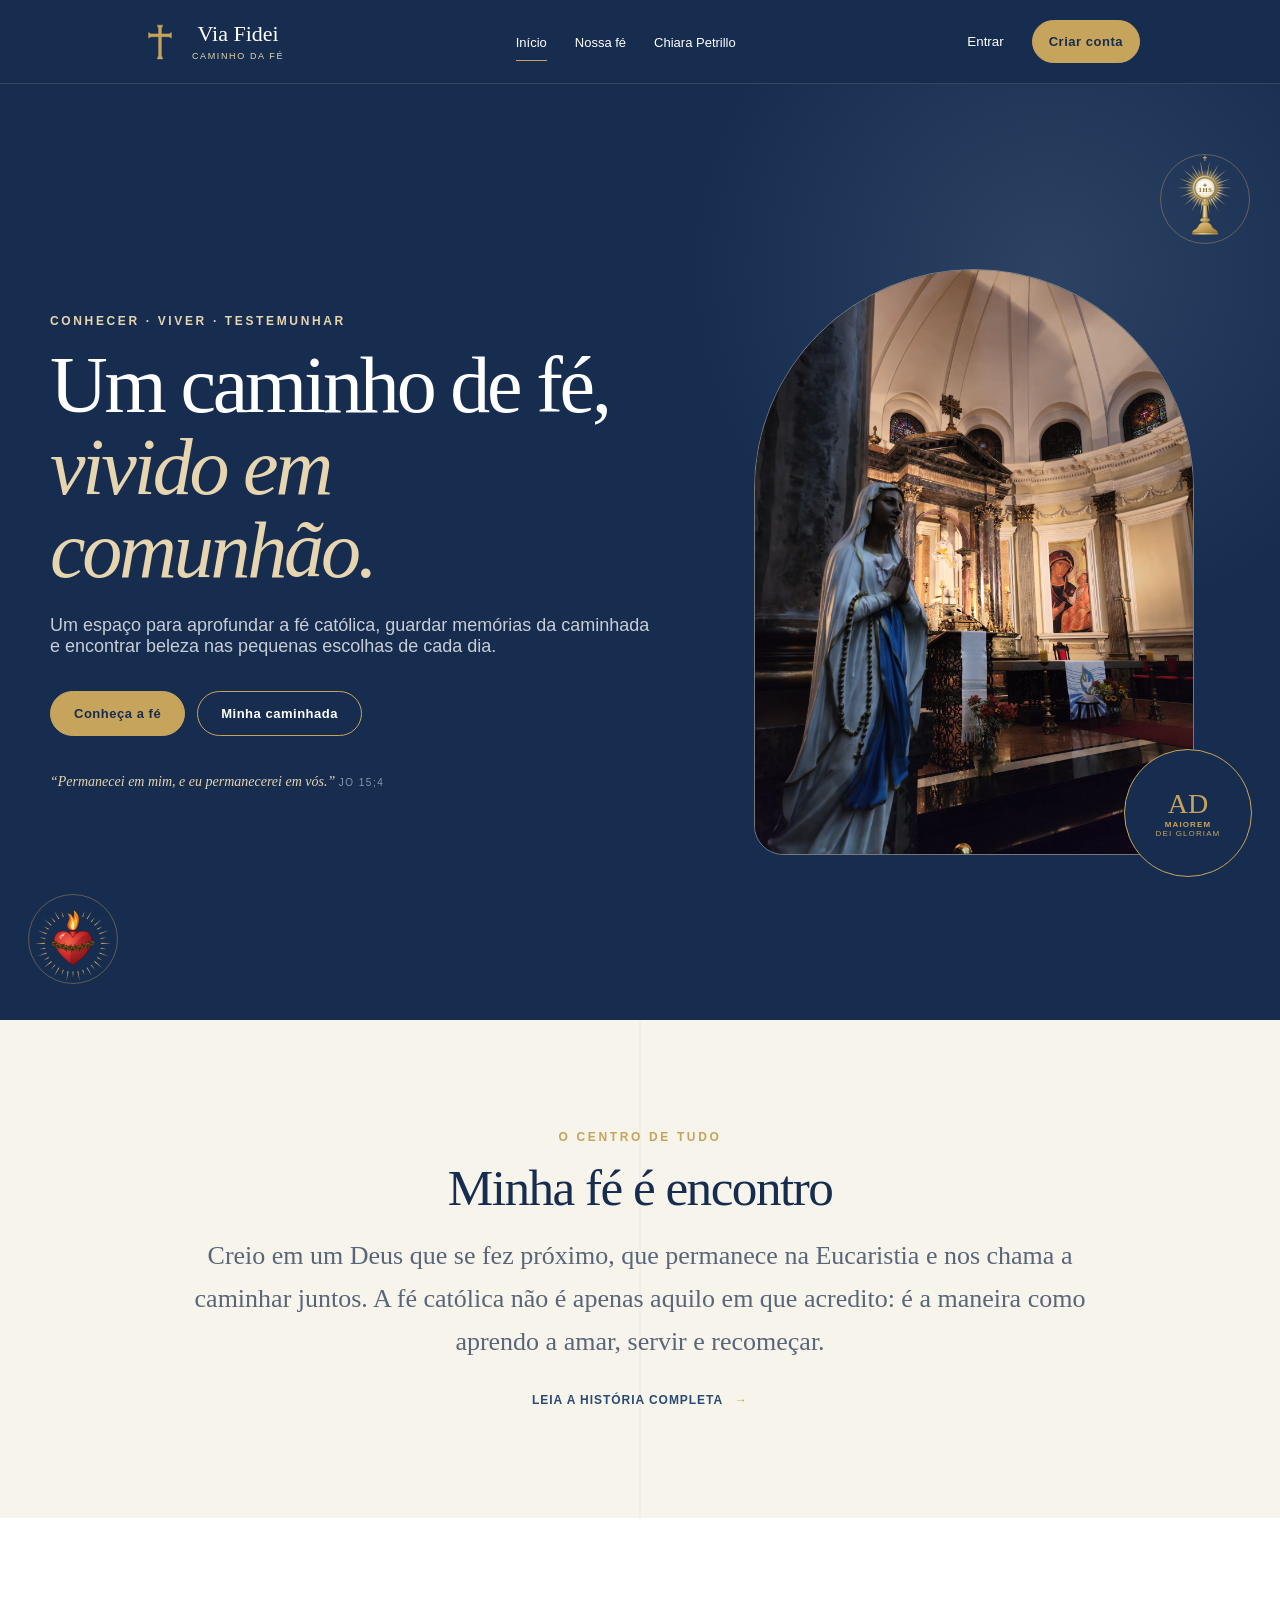
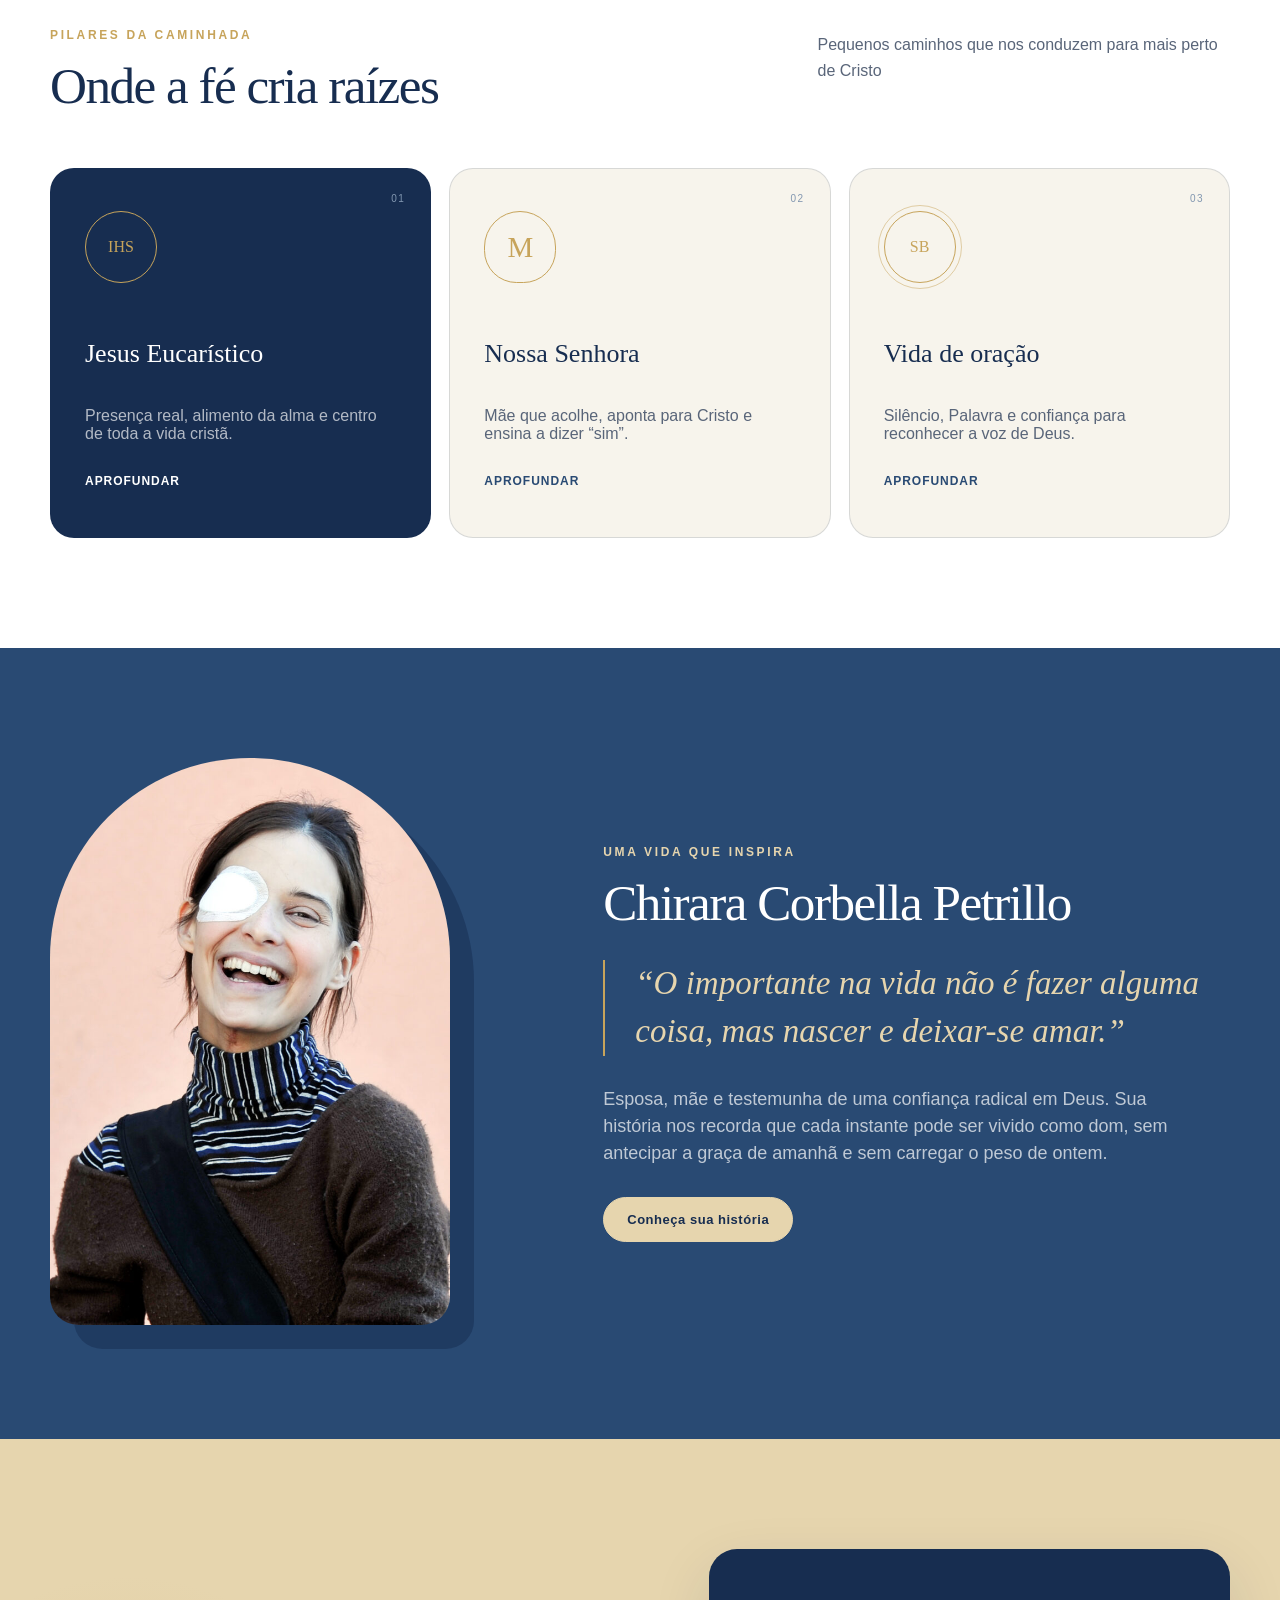
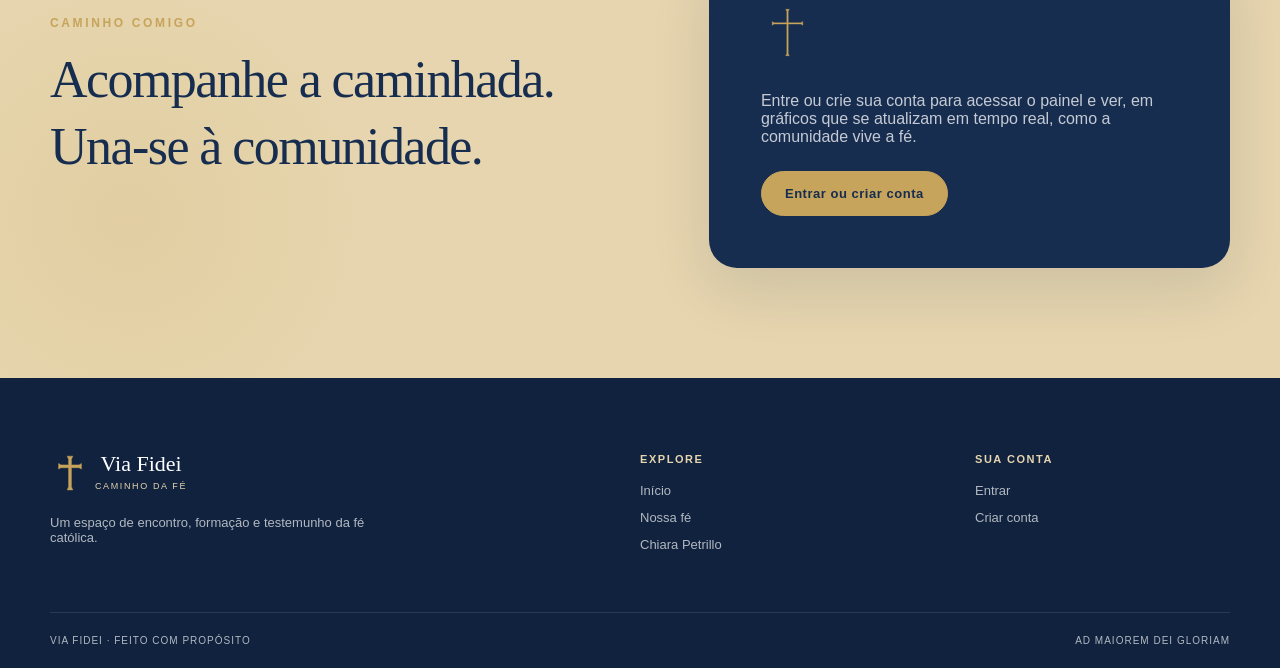
==== commit 39fa2199: "Pgania Index finalizada html e css" ====
--- a/public/html2/index.html
+++ b/public/html2/index.html
@@ -165,7 +165,8 @@
                 <div class="journey-card">
                     <img src="../imgs/cruz-fina.svg" alt="Cruz">
                     <p>
-                        Entre ou crie sua conta para acessar o painel e ver, em gráficos que se atualizam em tempo real, como a comunidade vive a fé.
+                        Entre ou crie sua conta para acessar o painel e ver, em gráficos que se atualizam em tempo real,
+                        como a comunidade vive a fé.
                     </p>
                     <button class="btn-default">
                         <a href="">Entrar ou criar conta</a>
@@ -174,6 +175,37 @@
             </div>
         </section>
     </main>
+    <footer class="site-footer">
+        <div class="container footer-grid">
+            <div class="rodape-container">
+                <a href="index.html" class="brand brand-footer">
+                    <img src="../imgs/logo-cruz.svg" alt="">
+                    <div class="rodape">
+                        <strong>Via Fidei</strong>
+                        <small>Caminho da fé</small>
+                    </div>
+                </a>
+                <p>
+                    Um espaço de encontro, formação e testemunho da fé católica.
+                </p>
+            </div>
+            <div class="explore">
+                <strong>Explore</strong>
+                <a href="">Início</a>
+                <a href="">Nossa fé</a>
+                <a href="">Chiara Petrillo</a>
+            </div>
+            <div class="account">
+                <strong>Sua conta</strong>
+                <a href="">Entrar</a>
+                <a href="">Criar conta</a>
+            </div>
+        </div>
+        <div class="container footer-bottom">
+            <span>Via Fidei · Feito com propósito</span>
+            <span>Ad maiorem Dei gloriam</span>
+        </div>
+    </footer>
 </body>
 
 </html>
--- a/public/html2/styles.css
+++ b/public/html2/styles.css
@@ -466,4 +466,92 @@
 .journey-card p {
     margin-bottom: 25px;
     color: rgba(255, 255, 255, 0.75);
+}
+
+/* Rodapé */
+
+.site-footer {
+    padding-top: 75px;
+    color: rgba(255, 255, 255, 0.68);
+    background: #10223e;
+}
+
+.footer-grid {
+    display: grid;
+    grid-template-columns: 2fr 1fr 1fr;
+    gap: 80px;
+}
+
+.brand-footer {
+    color: var(--branco);
+}
+
+.rodape-container img {
+    width: 40px;
+}
+
+.rodape-container strong {
+    color: var(--branco);
+    font-size: 22px;
+    font-weight: 400;
+    line-height: 1;
+    font-family: Georgia, 'Times New Roman', Times, serif;
+}
+
+.rodape-container small {
+    margin-top: 6px;
+    color: var(--champanhe);
+    font-size: 9px;
+    letter-spacing: 0.18em;
+    text-transform: uppercase;
+}
+
+.rodape-container a {
+    display: flex;
+    gap: 5px;
+}
+
+.rodape {
+    display: flex;
+    flex-direction: column;
+    align-items: center;
+}
+
+.footer-grid p {
+    max-width: 330px;
+    margin-top: 22px;
+    font-size: 13px;
+}
+
+.explore,
+.account {
+    display: flex;
+    flex-direction: column;
+    gap: 12px;
+    font-size: 13px;
+}
+
+.explore a,
+.account a {
+    color: inherit;
+    text-decoration: none;
+}
+
+.footer-grid > div > strong {
+    margin-bottom: 6px;
+    color: var(--champanhe);
+    font-size: 11px;
+    letter-spacing: 0.14em;
+    text-transform: uppercase;
+}
+
+.footer-bottom {
+    margin-top: 60px;
+    padding: 22px 0;
+    display: flex;
+    justify-content: space-between;
+    border-top: 1px solid rgba(255, 255, 255, 0.1);
+    font-size: 10px;
+    letter-spacing: 0.1em;
+    text-transform: uppercase;
 }
